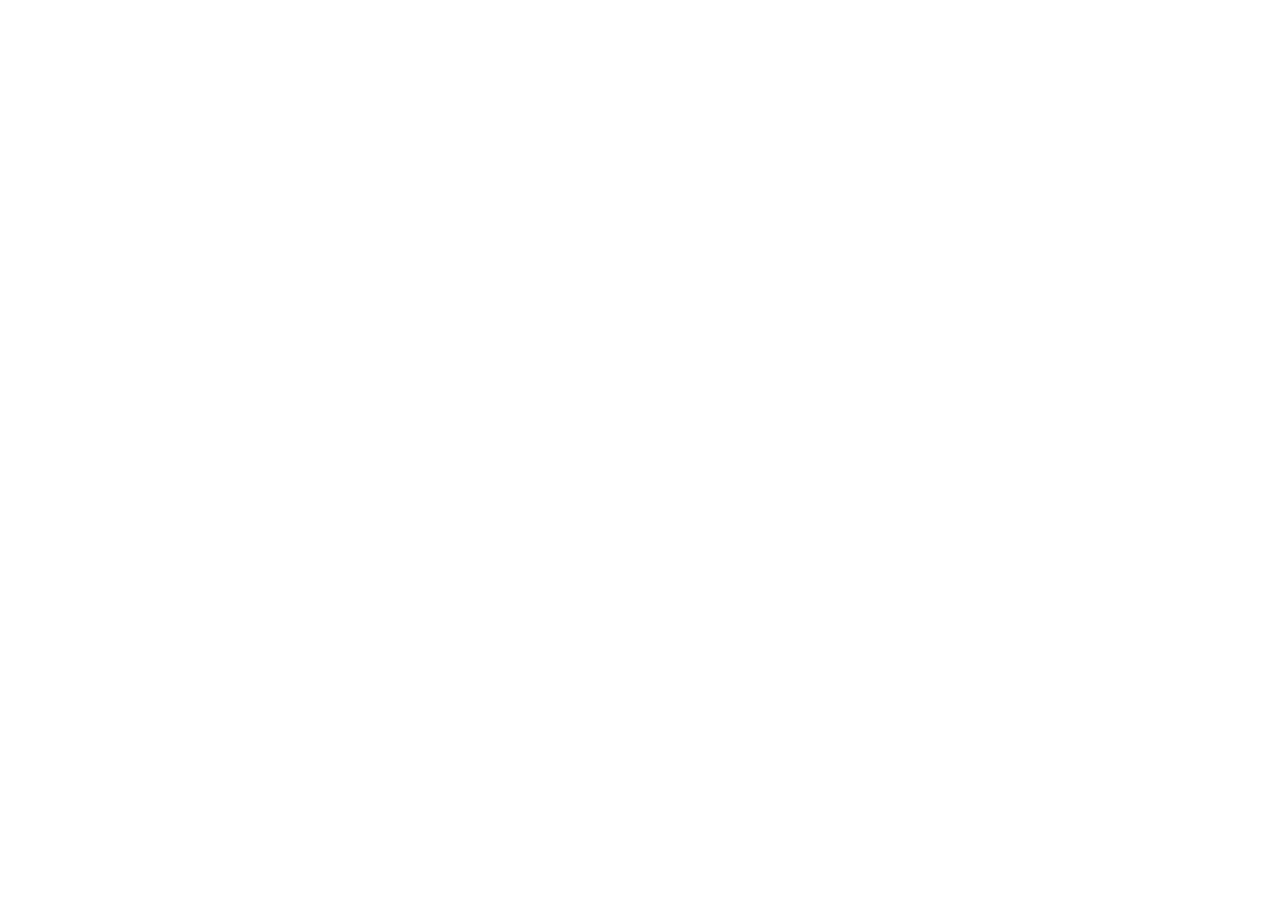
==== docs/index.html @ 1376c50d "Add GitHub Pages redirect to the live trycloudflare tunnel. Co-authored-by: Cursor <cursoragent@curs" ====
<!DOCTYPE html>
<html lang="en">
<head>
  <meta charset="UTF-8">
  <meta http-equiv="refresh" content="0; url=https://bar-sparc-cached-static.trycloudflare.com">
  <title>Tesla Stock Forecaster</title>
  <script>location.replace("https://bar-sparc-cached-static.trycloudflare.com");</script>
</head>
<body>
  <p>Loading app… <a href="https://bar-sparc-cached-static.trycloudflare.com">Click here</a></p>
</body>
</html>
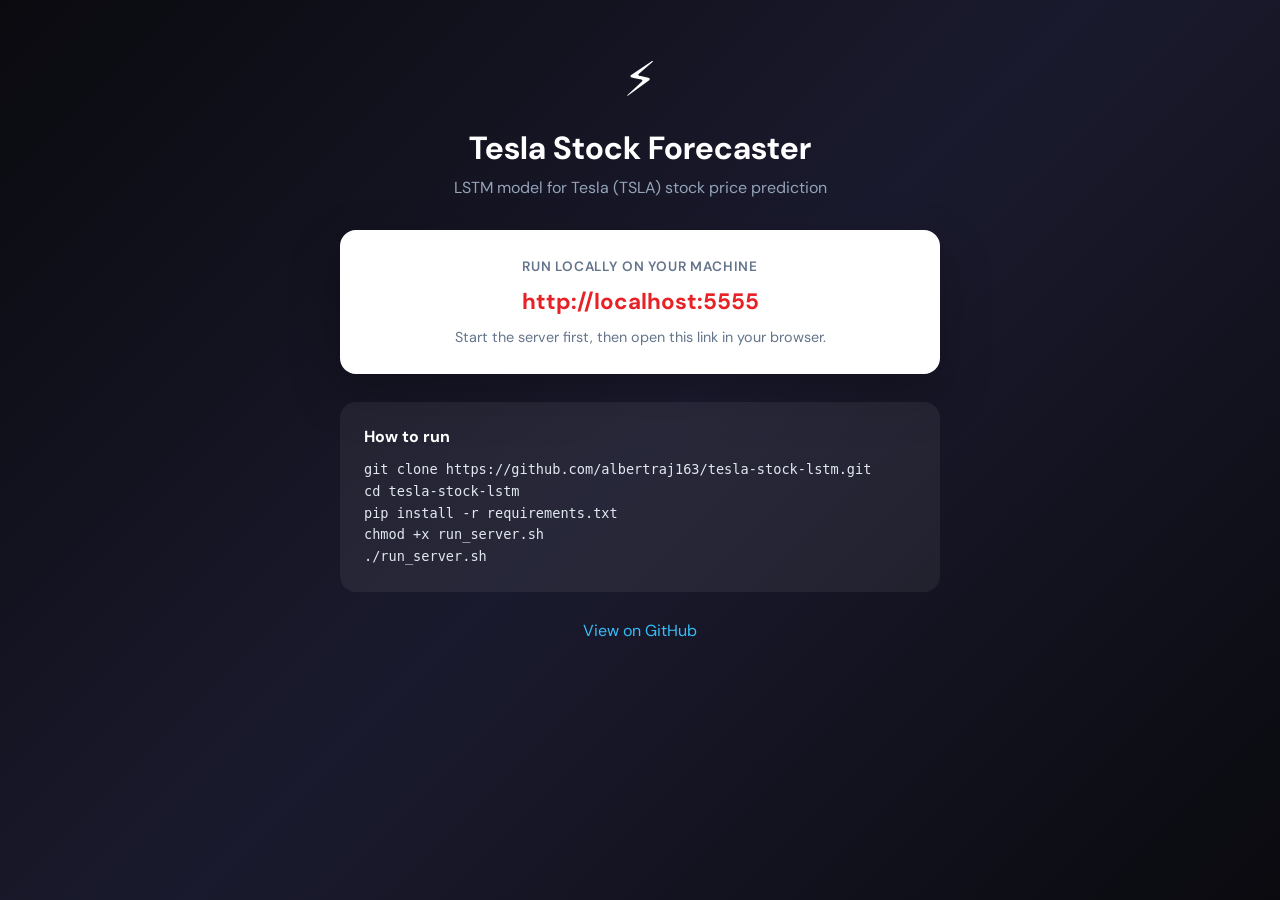
==== commit 83d7a9ee: "Switch to localhost-only deployment on port 5555. Remove trycloudflare tunnel setup and document htt" ====
--- a/docs/index.html
+++ b/docs/index.html
@@ -2,11 +2,37 @@
 <html lang="en">
 <head>
   <meta charset="UTF-8">
-  <meta http-equiv="refresh" content="0; url=https://bar-sparc-cached-static.trycloudflare.com">
+  <meta name="viewport" content="width=device-width, initial-scale=1.0">
   <title>Tesla Stock Forecaster</title>
-  <script>location.replace("https://bar-sparc-cached-static.trycloudflare.com");</script>
+  <link rel="preconnect" href="https://fonts.googleapis.com">
+  <link rel="preconnect" href="https://fonts.gstatic.com" crossorigin>
+  <link href="https://fonts.googleapis.com/css2?family=DM+Sans:wght@400;600;700&display=swap" rel="stylesheet">
+  <link rel="stylesheet" href="style.css">
 </head>
 <body>
-  <p>Loading app… <a href="https://bar-sparc-cached-static.trycloudflare.com">Click here</a></p>
+  <main class="page">
+    <div class="logo">⚡</div>
+    <h1>Tesla Stock Forecaster</h1>
+    <p class="subtitle">LSTM model for Tesla (TSLA) stock price prediction</p>
+
+    <div class="card">
+      <p class="label">Run locally on your machine</p>
+      <a class="link" href="http://localhost:5555">http://localhost:5555</a>
+      <p class="note">Start the server first, then open this link in your browser.</p>
+    </div>
+
+    <div class="steps">
+      <h2>How to run</h2>
+      <pre><code>git clone https://github.com/albertraj163/tesla-stock-lstm.git
+cd tesla-stock-lstm
+pip install -r requirements.txt
+chmod +x run_server.sh
+./run_server.sh</code></pre>
+    </div>
+
+    <p class="footer">
+      <a href="https://github.com/albertraj163/tesla-stock-lstm">View on GitHub</a>
+    </p>
+  </main>
 </body>
 </html>
--- a/docs/style.css
+++ b/docs/style.css
@@ -0,0 +1,105 @@
+*,
+*::before,
+*::after {
+  box-sizing: border-box;
+  margin: 0;
+  padding: 0;
+}
+
+body {
+  font-family: "DM Sans", system-ui, sans-serif;
+  background: linear-gradient(135deg, #0a0a0f 0%, #1a1a2e 50%, #0a0a0f 100%);
+  min-height: 100vh;
+  color: #fff;
+}
+
+.page {
+  max-width: 640px;
+  margin: 0 auto;
+  padding: 48px 20px;
+  text-align: center;
+}
+
+.logo {
+  font-size: 3rem;
+  margin-bottom: 16px;
+}
+
+h1 {
+  font-size: 2rem;
+  margin-bottom: 8px;
+}
+
+.subtitle {
+  color: #94a3b8;
+  margin-bottom: 32px;
+}
+
+.card {
+  background: #fff;
+  color: #0f172a;
+  border-radius: 16px;
+  padding: 28px;
+  margin-bottom: 28px;
+  box-shadow: 0 20px 50px rgba(0, 0, 0, 0.25);
+}
+
+.label {
+  font-size: 0.85rem;
+  font-weight: 600;
+  color: #64748b;
+  text-transform: uppercase;
+  letter-spacing: 0.06em;
+  margin-bottom: 12px;
+}
+
+.link {
+  display: inline-block;
+  font-size: 1.4rem;
+  font-weight: 700;
+  color: #e82127;
+  text-decoration: none;
+  margin-bottom: 12px;
+}
+
+.link:hover {
+  text-decoration: underline;
+}
+
+.note {
+  font-size: 0.9rem;
+  color: #64748b;
+}
+
+.steps {
+  text-align: left;
+  background: rgba(255, 255, 255, 0.06);
+  border-radius: 16px;
+  padding: 24px;
+  margin-bottom: 28px;
+}
+
+.steps h2 {
+  font-size: 1rem;
+  margin-bottom: 12px;
+}
+
+pre {
+  overflow-x: auto;
+}
+
+code {
+  font-family: ui-monospace, monospace;
+  font-size: 0.85rem;
+  line-height: 1.6;
+  color: #e2e8f0;
+}
+
+.footer a {
+  color: #38bdf8;
+  text-decoration: none;
+}
+
+.footer a:hover {
+  text-decoration: underline;
+}
